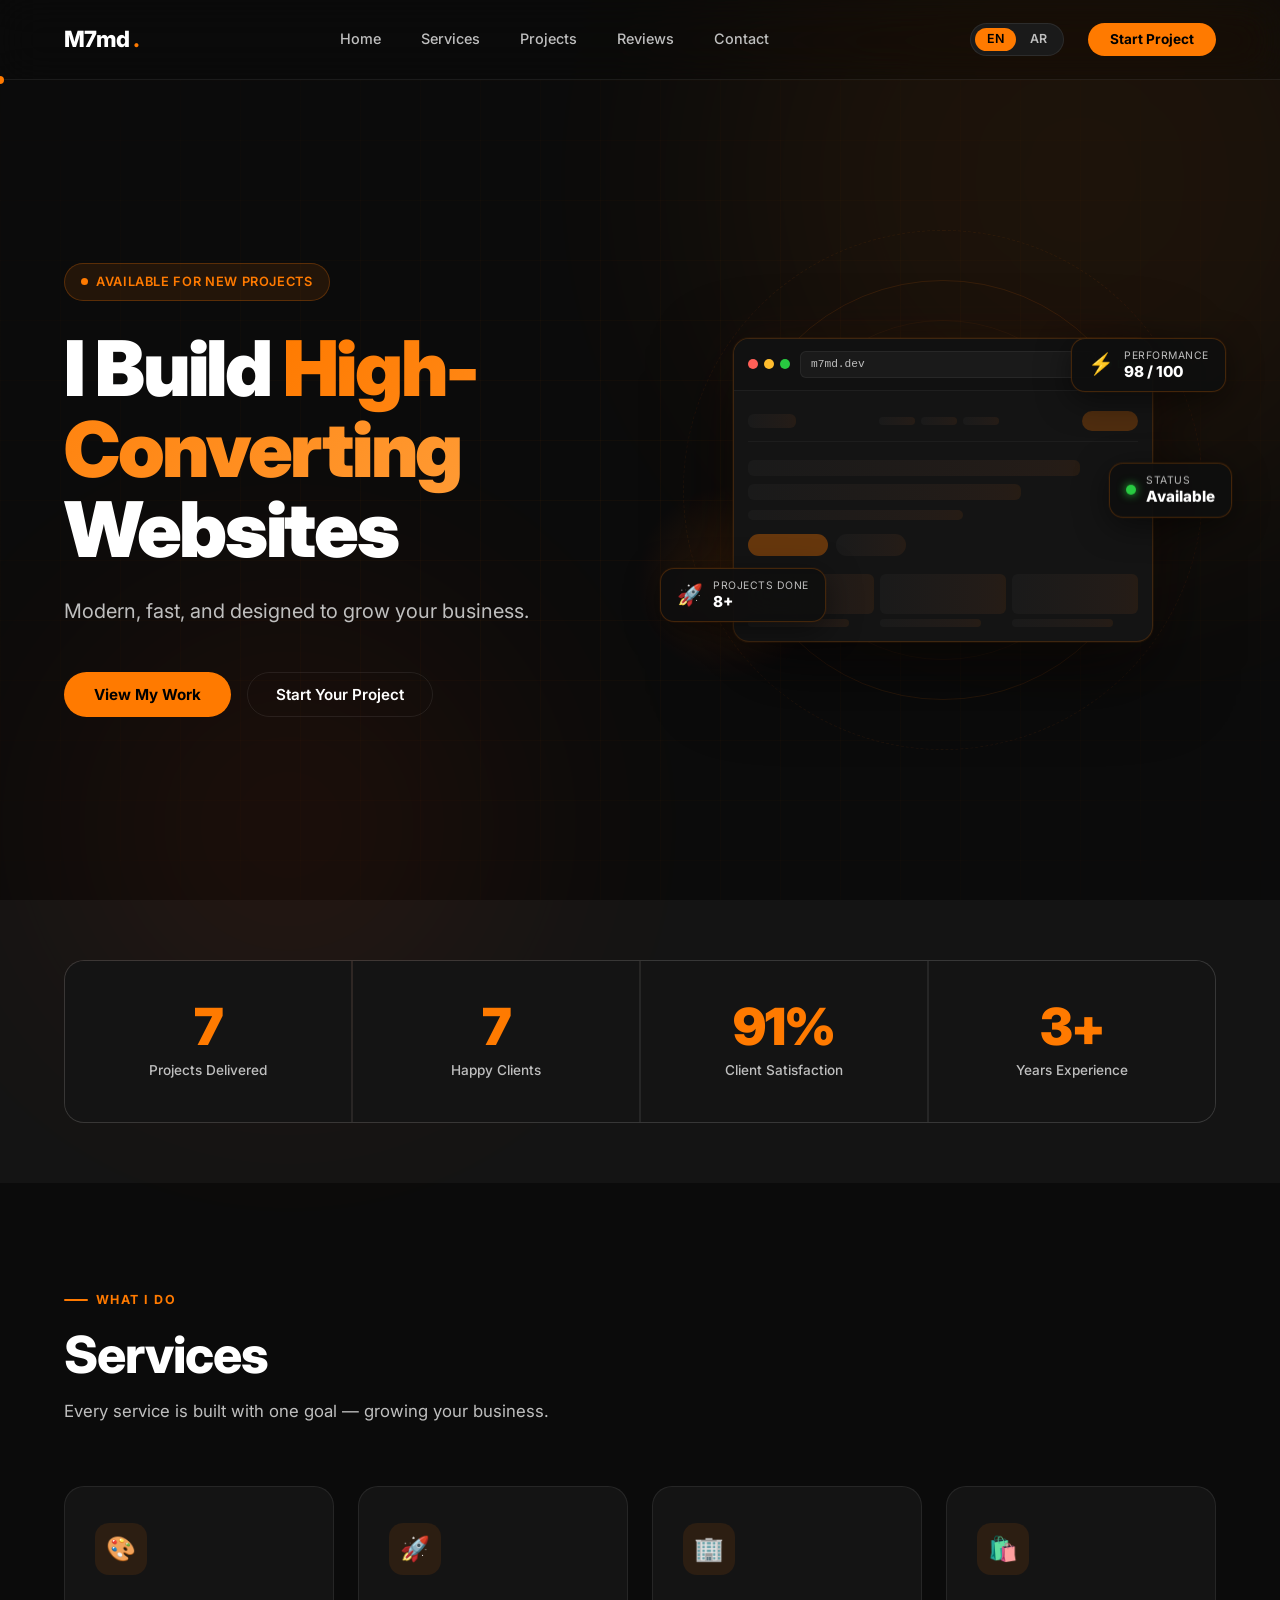
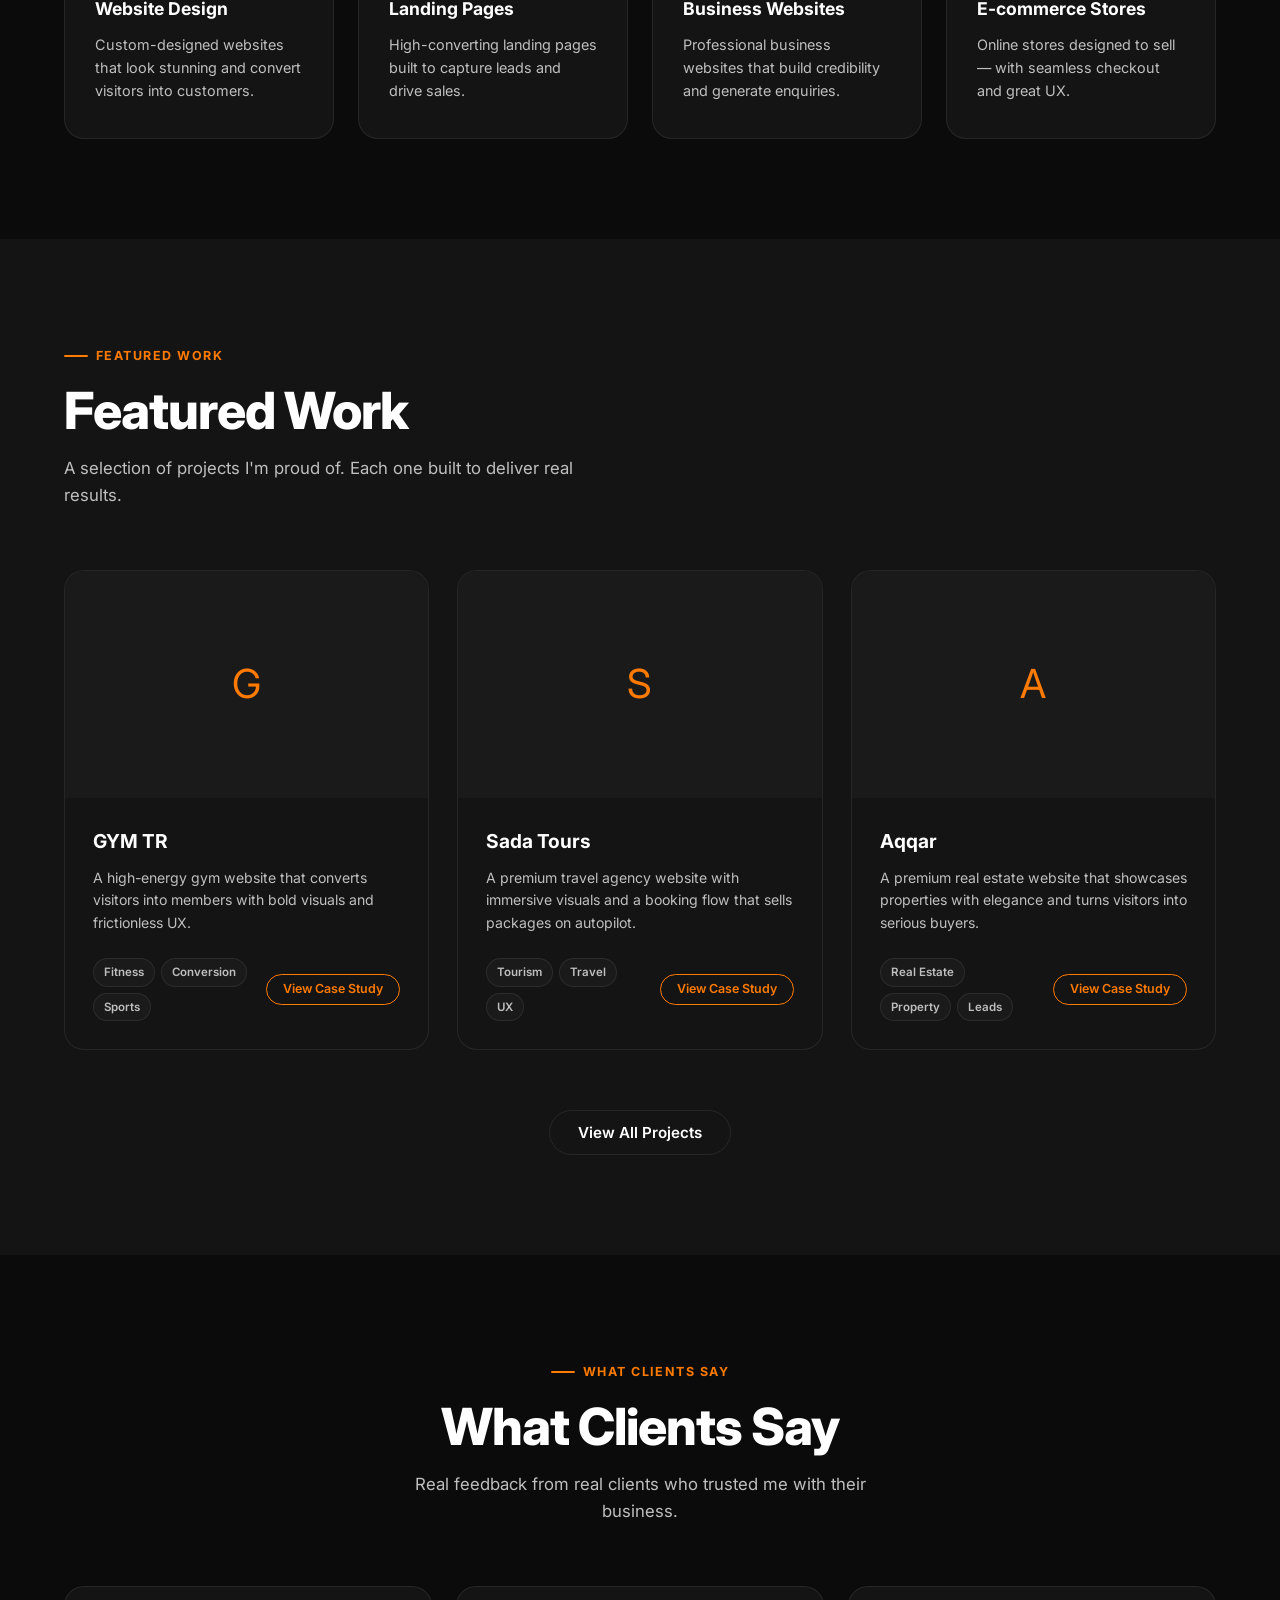
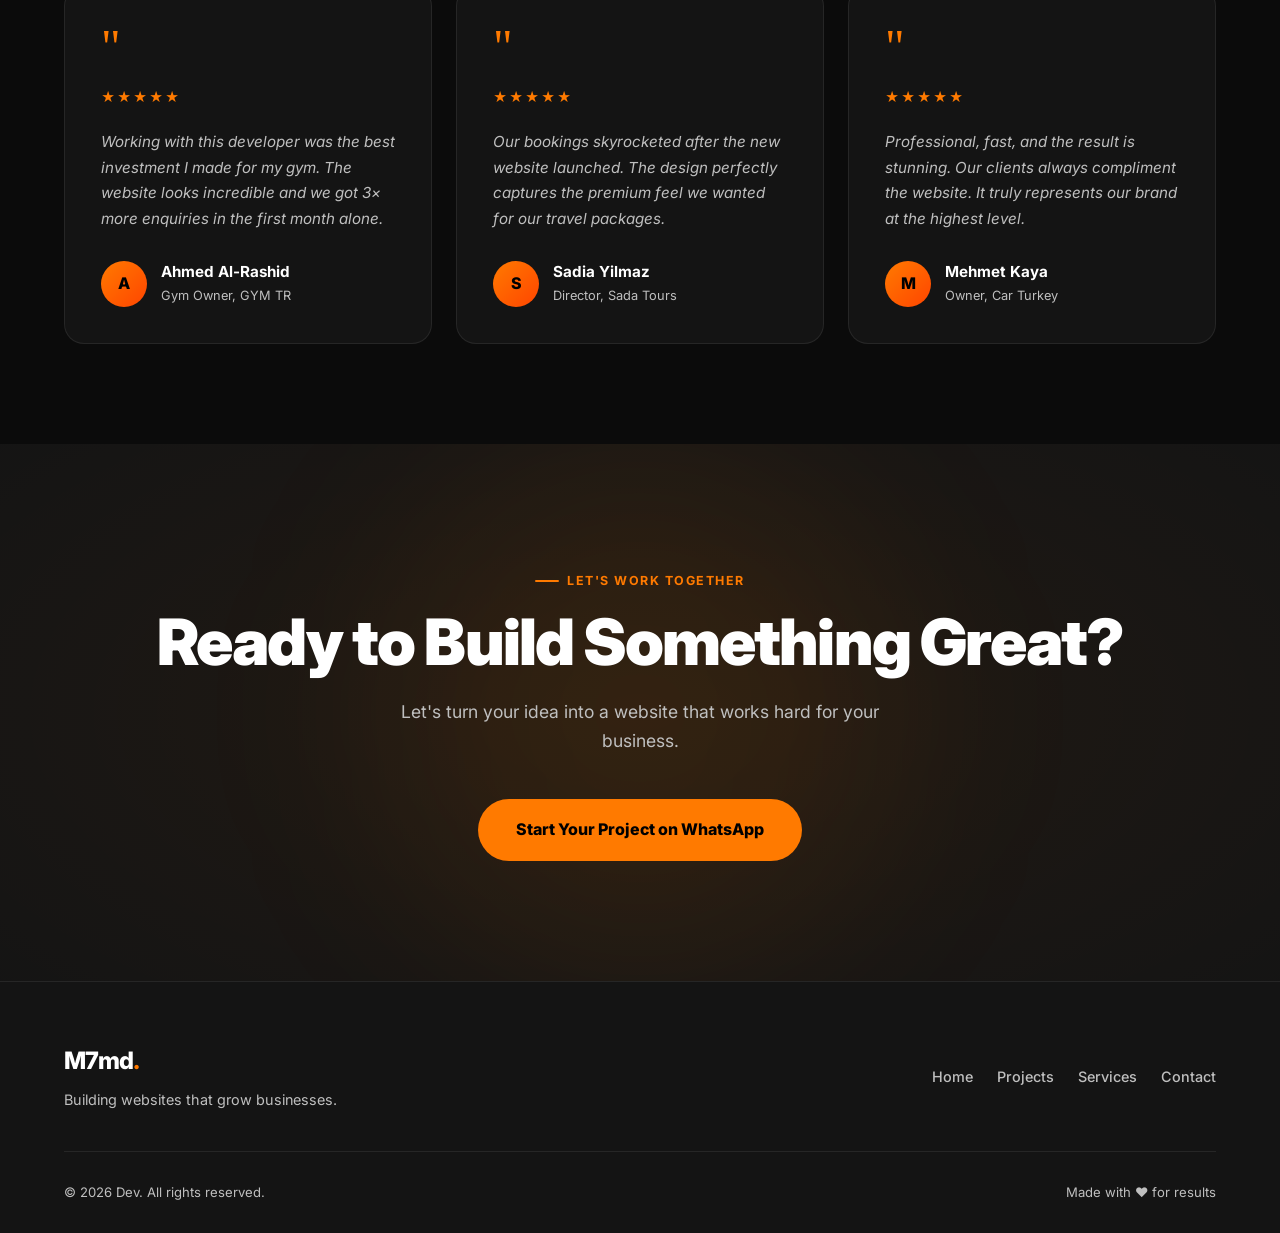
==== index.html @ 5bc24c5e "Add files via upload" ====
<!DOCTYPE html>
<html lang="en" dir="ltr">
<head>
  <meta charset="UTF-8" />
  <meta name="viewport" content="width=device-width, initial-scale=1.0" />
  <title>Web Developer Portfolio — High-Converting Websites</title>
  <meta name="description" content="Professional web developer building modern, fast, high-converting websites that grow your business." />

  <!-- Google Fonts -->
  <link rel="preconnect" href="https://fonts.googleapis.com" />
  <link rel="preconnect" href="https://fonts.gstatic.com" crossorigin />
  <link href="https://fonts.googleapis.com/css2?family=Inter:wght@400;500;600;700;800;900&family=Noto+Sans+Arabic:wght@400;500;600;700;800;900&display=swap" rel="stylesheet" />

  <link rel="stylesheet" href="css/style.css" />
</head>
<body>

<!-- Page Transition -->
<div class="page-transition" id="pageTransition"></div>

<!-- Custom Cursor -->
<div class="cursor-dot"  id="cursorDot"></div>
<div class="cursor-ring" id="cursorRing"></div>

<!-- Scroll To Top -->
<button class="scroll-top" id="scrollTop" aria-label="Scroll to top">
  <svg viewBox="0 0 24 24" fill="none" stroke="currentColor" stroke-width="2.5" stroke-linecap="round" stroke-linejoin="round">
    <polyline points="18 15 12 9 6 15"/>
  </svg>
</button>

<!-- Mobile Overlay -->
<div class="mobile-overlay" id="mobileOverlay"></div>

<!-- Mobile Menu -->
<div class="mobile-menu" id="mobileMenu" role="dialog" aria-modal="true" aria-label="Navigation menu">
  <div class="mobile-menu-header">
    <div class="mobile-menu-logo">M7md<span>.</span></div>
    <button class="mobile-close" id="mobileClose" aria-label="Close menu">&#x2715;</button>
  </div>
  <nav class="mobile-nav-links" id="mobileNavLinks">
    <a href="index.html"    data-key="navHome">Home</a>
    <a href="#services"     data-key="navServices">Services</a>
    <a href="#projects"     data-key="navProjects">Projects</a>
    <a href="#reviews"      data-key="navReviews">Reviews</a>
    <a href="#contact"      data-key="navContact">Contact</a>
  </nav>
  <div class="mobile-menu-footer">
    <div class="mobile-lang-toggle">
      <button class="mobile-lang-btn active" data-lang="en">EN</button>
      <button class="mobile-lang-btn"        data-lang="ar">AR</button>
    </div>
    <a href="https://wa.me/905355798871?text=Hi%2C%20I'm%20interested%20in%20your%20web%20development%20services."
       class="btn-mobile-cta" target="_blank" rel="noopener" data-key="navCta">
      Start Project
    </a>
  </div>
</div>

<!-- ===================== NAVBAR ===================== -->
<header class="navbar" id="navbar">
  <a href="index.html" class="nav-logo">M7md<span>.</span></a>

  <nav class="nav-links">
    <a href="index.html"  data-key="navHome">Home</a>
    <a href="#services"   data-key="navServices">Services</a>
    <a href="#projects"   data-key="navProjects">Projects</a>
    <a href="#reviews"    data-key="navReviews">Reviews</a>
    <a href="#contact"    data-key="navContact">Contact</a>
  </nav>

  <div class="nav-right">
    <div class="lang-toggle">
      <button class="lang-btn active" data-lang="en">EN</button>
      <button class="lang-btn"        data-lang="ar">AR</button>
    </div>
    <a href="https://wa.me/905355798871?text=Hi%2C%20I'm%20interested%20in%20your%20web%20development%20services."
       class="btn-nav" target="_blank" rel="noopener" data-key="navCta">
      Start Project
    </a>
    <button class="hamburger" id="hamburger" aria-label="Open menu" aria-expanded="false">
      <span></span>
      <span></span>
      <span></span>
    </button>
  </div>
</header>

<!-- ===================== HERO ===================== -->
<section class="hero" id="home">
  <div class="hero-bg">
    <div class="hero-orb hero-orb-1"></div>
    <div class="hero-orb hero-orb-2"></div>
    <div class="hero-grid"></div>
  </div>

  <div class="hero-inner">

    <!-- LEFT: Text -->
    <div class="hero-content">
      <div class="hero-badge animate-in">
        <div class="hero-badge-dot"></div>
        <span data-key="heroBadge">Available for New Projects</span>
      </div>

      <h1 class="hero-title animate-in delay-1" id="heroTitle" data-html-key="heroTitle">
        I Build <span class="highlight">High-Converting</span> Websites
      </h1>

      <p class="hero-subtitle animate-in delay-2" data-key="heroSubtitle">
        Modern, fast, and designed to grow your business.
      </p>

      <div class="hero-actions animate-in delay-3">
        <a href="#projects" class="btn-primary" data-key="heroBtnWork">
          View My Work
          <svg width="16" height="16" viewBox="0 0 24 24" fill="none" stroke="currentColor" stroke-width="2.5" stroke-linecap="round" stroke-linejoin="round"><path d="M5 12h14M12 5l7 7-7 7"/></svg>
        </a>
        <a href="https://wa.me/905355798871?text=Hi%2C%20I'm%20interested%20in%20starting%20a%20project."
           class="btn-secondary" target="_blank" rel="noopener" data-key="heroBtnStart">
          <svg width="18" height="18" viewBox="0 0 24 24" fill="currentColor"><path d="M17.472 14.382c-.297-.149-1.758-.867-2.03-.967-.273-.099-.471-.148-.67.15-.197.297-.767.966-.94 1.164-.173.199-.347.223-.644.075-.297-.15-1.255-.463-2.39-1.475-.883-.788-1.48-1.761-1.653-2.059-.173-.297-.018-.458.13-.606.134-.133.298-.347.446-.52.149-.174.198-.298.298-.497.099-.198.05-.371-.025-.52-.075-.149-.669-1.612-.916-2.207-.242-.579-.487-.5-.669-.51-.173-.008-.371-.01-.57-.01-.198 0-.52.074-.792.372-.272.297-1.04 1.016-1.04 2.479 0 1.462 1.065 2.875 1.213 3.074.149.198 2.096 3.2 5.077 4.487.709.306 1.262.489 1.694.625.712.227 1.36.195 1.871.118.571-.085 1.758-.719 2.006-1.413.248-.694.248-1.289.173-1.413-.074-.124-.272-.198-.57-.347m-5.421 7.403h-.004a9.87 9.87 0 01-5.031-1.378l-.361-.214-3.741.982.998-3.648-.235-.374a9.86 9.86 0 01-1.51-5.26c.001-5.45 4.436-9.884 9.888-9.884 2.64 0 5.122 1.03 6.988 2.898a9.825 9.825 0 012.893 6.994c-.003 5.45-4.437 9.884-9.885 9.884m8.413-18.297A11.815 11.815 0 0012.05 0C5.495 0 .16 5.335.157 11.892c0 2.096.547 4.142 1.588 5.945L.057 24l6.305-1.654a11.882 11.882 0 005.683 1.448h.005c6.554 0 11.89-5.335 11.893-11.893a11.821 11.821 0 00-3.48-8.413z"/></svg>
          Start Your Project
        </a>
      </div>
    </div>

    <!-- RIGHT: Cinematic visual animation -->
    <div class="hero-visual animate-in delay-2">

      <!-- Spinning orbit rings -->
      <div class="v-ring v-ring-1"></div>
      <div class="v-ring v-ring-2"></div>
      <div class="v-ring v-ring-3"></div>

      <!-- Main browser mockup -->
      <div class="v-browser">
        <div class="v-browser-bar">
          <div class="v-dots"><span></span><span></span><span></span></div>
          <div class="v-url">m7md.dev</div>
          <div class="v-live"><span></span>Live</div>
        </div>
        <div class="v-body">
          <!-- Animated nav skeleton -->
          <div class="v-nav-sk">
            <div class="v-sk v-sk-logo"></div>
            <div class="v-sk-links">
              <div class="v-sk v-sk-link"></div>
              <div class="v-sk v-sk-link"></div>
              <div class="v-sk v-sk-link"></div>
            </div>
            <div class="v-sk v-sk-btn"></div>
          </div>
          <!-- Hero block -->
          <div class="v-hero-sk">
            <div class="v-sk v-sk-h1"></div>
            <div class="v-sk v-sk-h2"></div>
            <div class="v-sk v-sk-h3"></div>
            <div class="v-sk-actions">
              <div class="v-sk v-sk-cta"></div>
              <div class="v-sk v-sk-cta2"></div>
            </div>
          </div>
          <!-- Project cards row -->
          <div class="v-cards-row">
            <div class="v-card-sk"><div class="v-sk v-sk-card-img"></div><div class="v-sk v-sk-card-txt"></div></div>
            <div class="v-card-sk"><div class="v-sk v-sk-card-img"></div><div class="v-sk v-sk-card-txt"></div></div>
            <div class="v-card-sk"><div class="v-sk v-sk-card-img"></div><div class="v-sk v-sk-card-txt"></div></div>
          </div>
        </div>
      </div>

      <!-- Floating stat cards -->
      <div class="fc fc-perf">
        <div class="fc-icon-wrap">⚡</div>
        <div>
          <div class="fc-label">Performance</div>
          <div class="fc-val">98 / 100</div>
        </div>
      </div>

      <div class="fc fc-projects">
        <div class="fc-icon-wrap">🚀</div>
        <div>
          <div class="fc-label">Projects Done</div>
          <div class="fc-val">8+</div>
        </div>
      </div>

      <div class="fc fc-status">
        <div class="fc-dot-live"></div>
        <div>
          <div class="fc-label">Status</div>
          <div class="fc-val">Available</div>
        </div>
      </div>

    </div><!-- /hero-visual -->

  </div><!-- /hero-inner -->
</section>

<!-- ===================== STATS ===================== -->
<section class="stats">
  <div class="stats-grid">
    <div class="stat-item reveal">
      <div class="stat-number" data-target="8">0</div>
      <div class="stat-label" data-key="statsProjects">Projects Delivered</div>
    </div>
    <div class="stat-item reveal stagger-1">
      <div class="stat-number" data-target="8">0</div>
      <div class="stat-label" data-key="statsClients">Happy Clients</div>
    </div>
    <div class="stat-item reveal stagger-2">
      <div class="stat-number" data-target="100" data-suffix="%">0</div>
      <div class="stat-label" data-key="statsSatisfaction">Client Satisfaction</div>
    </div>
    <div class="stat-item reveal stagger-3">
      <div class="stat-number" data-target="3" data-suffix="+">0</div>
      <div class="stat-label" data-key="statsYears">Years Experience</div>
    </div>
  </div>
</section>

<!-- ===================== SERVICES ===================== -->
<section class="section" id="services">
  <div class="section-label reveal" data-key="svcLabel">What I Do</div>
  <h2 class="section-title reveal" data-key="servicesTitle">Services</h2>
  <p  class="section-subtitle reveal" data-key="servicesSubtitle">Every service is built with one goal — growing your business.</p>

  <div class="services-grid">
    <div class="service-card reveal stagger-1">
      <div class="service-icon">🎨</div>
      <h3 class="service-title" data-key="svc1Title">Website Design</h3>
      <p  class="service-desc"  data-key="svc1Desc">Custom-designed websites that look stunning and convert visitors into customers.</p>
    </div>
    <div class="service-card reveal stagger-2">
      <div class="service-icon">🚀</div>
      <h3 class="service-title" data-key="svc2Title">Landing Pages</h3>
      <p  class="service-desc"  data-key="svc2Desc">High-converting landing pages built to capture leads and drive sales.</p>
    </div>
    <div class="service-card reveal stagger-3">
      <div class="service-icon">🏢</div>
      <h3 class="service-title" data-key="svc3Title">Business Websites</h3>
      <p  class="service-desc"  data-key="svc3Desc">Professional business websites that build credibility and generate enquiries.</p>
    </div>
    <div class="service-card reveal stagger-4">
      <div class="service-icon">🛍️</div>
      <h3 class="service-title" data-key="svc4Title">E-commerce Stores</h3>
      <p  class="service-desc"  data-key="svc4Desc">Online stores designed to sell — with seamless checkout and great UX.</p>
    </div>
  </div>
</section>

<!-- ===================== PROJECTS ===================== -->
<section class="section section-alt" id="projects">
  <div class="projects-header">
    <div>
      <div class="section-label reveal" data-key="projectsLabel">Featured Work</div>
      <h2 class="section-title reveal" data-key="projectsTitle">Featured Work</h2>
      <p  class="section-subtitle reveal" data-key="projectsSubtitle">A selection of projects I'm proud of. Each one built to deliver real results.</p>
    </div>
  </div>

  <div class="projects-grid" id="featuredProjectsGrid">
    <!-- Injected by JS -->
  </div>

  <div class="projects-cta reveal">
    <a href="projects.html" class="btn-secondary" data-key="viewAllProjects">
      View All Projects
      <svg width="16" height="16" viewBox="0 0 24 24" fill="none" stroke="currentColor" stroke-width="2.5" stroke-linecap="round" stroke-linejoin="round"><path d="M5 12h14M12 5l7 7-7 7"/></svg>
    </a>
  </div>
</section>

<!-- ===================== REVIEWS ===================== -->
<section class="section" id="reviews">
  <div class="section-center">
    <div class="section-label reveal" data-key="reviewsLabel">What Clients Say</div>
    <h2 class="section-title reveal" data-key="reviewsTitle">Reviews</h2>
    <p  class="section-subtitle reveal" data-key="reviewsSubtitle">Real feedback from real clients who trusted me with their business.</p>
  </div>

  <div class="reviews-grid">
    <div class="review-card reveal stagger-1">
      <div class="review-quote">"</div>
      <div class="review-stars">★★★★★</div>
      <p class="review-text" data-key="review1Text">Working with this developer was the best investment I made for my gym. The website looks incredible and we got 3× more enquiries in the first month alone.</p>
      <div class="review-author">
        <div class="review-avatar">A</div>
        <div>
          <div class="review-name" data-key="review1Name">Ahmed Al-Rashid</div>
          <div class="review-role" data-key="review1Role">Gym Owner, GYM TR</div>
        </div>
      </div>
    </div>
    <div class="review-card reveal stagger-2">
      <div class="review-quote">"</div>
      <div class="review-stars">★★★★★</div>
      <p class="review-text" data-key="review2Text">Our bookings skyrocketed after the new website launched. The design perfectly captures the premium feel we wanted for our travel packages.</p>
      <div class="review-author">
        <div class="review-avatar">S</div>
        <div>
          <div class="review-name" data-key="review2Name">Sadia Yilmaz</div>
          <div class="review-role" data-key="review2Role">Director, Sada Tours</div>
        </div>
      </div>
    </div>
    <div class="review-card reveal stagger-3">
      <div class="review-quote">"</div>
      <div class="review-stars">★★★★★</div>
      <p class="review-text" data-key="review3Text">Professional, fast, and the result is stunning. Our clients always compliment the website. It truly represents our brand at the highest level.</p>
      <div class="review-author">
        <div class="review-avatar">M</div>
        <div>
          <div class="review-name" data-key="review3Name">Mehmet Kaya</div>
          <div class="review-role" data-key="review3Role">Owner, Car Turkey</div>
        </div>
      </div>
    </div>
  </div>
</section>

<!-- ===================== CTA ===================== -->
<section class="cta-section section-alt" id="contact">
  <div class="cta-glow"></div>
  <div class="cta-content">
    <div class="section-label reveal" style="justify-content:center;" data-key="ctaLabelHome">Let's Work Together</div>
    <h2 class="cta-title reveal" data-key="ctaTitle">Ready to Build Something Great?</h2>
    <p  class="cta-subtitle reveal" data-key="ctaSubtitle">Let's turn your idea into a website that works hard for your business.</p>
    <a href="https://wa.me/905355798871?text=Hi%2C%20I'm%20interested%20in%20your%20web%20development%20services.%20Can%20we%20discuss%20my%20project%3F"
       class="btn-whatsapp reveal" target="_blank" rel="noopener" data-key="ctaBtn">
      <svg viewBox="0 0 24 24" fill="currentColor">
        <path d="M17.472 14.382c-.297-.149-1.758-.867-2.03-.967-.273-.099-.471-.148-.67.15-.197.297-.767.966-.94 1.164-.173.199-.347.223-.644.075-.297-.15-1.255-.463-2.39-1.475-.883-.788-1.48-1.761-1.653-2.059-.173-.297-.018-.458.13-.606.134-.133.298-.347.446-.52.149-.174.198-.298.298-.497.099-.198.05-.371-.025-.52-.075-.149-.669-1.612-.916-2.207-.242-.579-.487-.5-.669-.51-.173-.008-.371-.01-.57-.01-.198 0-.52.074-.792.372-.272.297-1.04 1.016-1.04 2.479 0 1.462 1.065 2.875 1.213 3.074.149.198 2.096 3.2 5.077 4.487.709.306 1.262.489 1.694.625.712.227 1.36.195 1.871.118.571-.085 1.758-.719 2.006-1.413.248-.694.248-1.289.173-1.413-.074-.124-.272-.198-.57-.347m-5.421 7.403h-.004a9.87 9.87 0 01-5.031-1.378l-.361-.214-3.741.982.998-3.648-.235-.374a9.86 9.86 0 01-1.51-5.26c.001-5.45 4.436-9.884 9.888-9.884 2.64 0 5.122 1.03 6.988 2.898a9.825 9.825 0 012.893 6.994c-.003 5.45-4.437 9.884-9.885 9.884m8.413-18.297A11.815 11.815 0 0012.05 0C5.495 0 .16 5.335.157 11.892c0 2.096.547 4.142 1.588 5.945L.057 24l6.305-1.654a11.882 11.882 0 005.683 1.448h.005c6.554 0 11.89-5.335 11.893-11.893a11.821 11.821 0 00-3.48-8.413z"/>
      </svg>
      Start Your Project on WhatsApp
    </a>
  </div>
</section>

<!-- ===================== FOOTER ===================== -->
<footer class="footer">
  <div class="footer-grid">
    <div>
      <div class="footer-logo">M7md<span>.</span></div>
      <p class="footer-tagline" data-key="footerTagline">Building websites that grow businesses.</p>
    </div>
    <nav class="footer-links">
      <a href="index.html"   data-key="navHome">Home</a>
      <a href="projects.html" data-key="navProjects">Projects</a>
      <a href="#services"    data-key="navServices">Services</a>
      <a href="#contact"     data-key="navContact">Contact</a>
    </nav>
  </div>
  <div class="footer-bottom">
    <p class="footer-copy">© <span id="year"></span> Dev. <span data-key="footerRights">All rights reserved.</span></p>
    <p class="footer-made" data-key="footerMade">Made with ♥ for results</p>
  </div>
</footer>

<script src="js/projects-data.js"></script>
<script src="js/main.js"></script>
</body>
</html>
---- css/style.css ----
/* ============================================================
   ROOT & CUSTOM PROPERTIES
   ============================================================ */
:root {
  --bg:        #0B0B0B;
  --bg2:       #141414;
  --bg3:       #1A1A1A;
  --accent:    #FF7A00;
  --accent2:   #FF9A33;
  --text:      #FFFFFF;
  --muted:     #BFBFBF;
  --border:    rgba(255,255,255,0.08);
  --glass:     rgba(20,20,20,0.85);
  --radius:    12px;
  --radius-lg: 20px;
  --nav-h:     80px;
  --shadow:    0 20px 60px rgba(0,0,0,0.5);
  --glow:      0 0 30px color-mix(in srgb, var(--accent) 25%, transparent);
  --trans:     all 0.3s cubic-bezier(0.4,0,0.2,1);

}

/* ============================================================
   RESET & BASE
   ============================================================ */
*, *::before, *::after { margin:0; padding:0; box-sizing:border-box; }

html {
  scroll-behavior: smooth;
  overflow-x: hidden;
}

body {
  background: var(--bg);
  color: var(--text);
  font-family: 'Inter', 'Noto Sans Arabic', sans-serif;
  line-height: 1.6;
  overflow-x: hidden;
  padding-top: var(--nav-h);
}

[dir="rtl"] body { font-family: 'Noto Sans Arabic', 'Inter', sans-serif; }

img { display:block; width:100%; object-fit:cover; }
a  { text-decoration:none; color:inherit; }
ul { list-style:none; }
button { border:none; cursor:pointer; font-family:inherit; }

::selection { background:var(--accent); color:#000; }
::-webkit-scrollbar { width:6px; }
::-webkit-scrollbar-track { background:var(--bg); }
::-webkit-scrollbar-thumb { background:var(--accent); border-radius:3px; }

/* ============================================================
   CURSOR
   ============================================================ */
.cursor-dot,
.cursor-ring {
  position: fixed;
  border-radius: 50%;
  pointer-events: none;
  z-index: 99999;
  transform: translate(-50%,-50%);
  transition: opacity 0.3s;
}
.cursor-dot {
  width: 8px;
  height: 8px;
  background: var(--accent);
}
.cursor-ring {
  width: 36px;
  height: 36px;
  border: 1.5px solid color-mix(in srgb, var(--accent) 60%, transparent);
  transition: width 0.25s, height 0.25s, border-color 0.25s;
}
.cursor-ring.hovered {
  width: 56px;
  height: 56px;
  border-color: var(--accent);
}
@media (hover: none), (pointer: coarse) {
  .cursor-dot, .cursor-ring { display: none !important; }
}

/* ============================================================
   PAGE TRANSITION
   ============================================================ */
.page-transition {
  position: fixed;
  inset: 0;
  background: var(--bg);
  z-index: 99998;
  transform: scaleY(0);
  transform-origin: bottom;
  transition: transform 0.16s cubic-bezier(0.77,0,0.18,1);
}
.page-transition.active { transform: scaleY(1); transform-origin: top; }

/* ============================================================
   NAVBAR
   ============================================================ */
.navbar {
  position: fixed;
  top: 0;
  left: 0;
  width: 100%;
  height: var(--nav-h);
  z-index: 9999;
  display: flex;
  align-items: center;
  justify-content: space-between;
  padding: 0 5%;
  background: rgba(11, 11, 11, 0.35);
  backdrop-filter: blur(20px) saturate(150%);
  -webkit-backdrop-filter: blur(20px) saturate(150%);
  border-bottom: 1px solid rgba(255, 255, 255, 0.07);
  transition: background 0.4s ease, box-shadow 0.4s ease;
}
.navbar.scrolled {
  background: rgba(11, 11, 11, 0.72);
  backdrop-filter: blur(24px) saturate(180%);
  -webkit-backdrop-filter: blur(24px) saturate(180%);
  border-bottom: 1px solid rgba(255, 255, 255, 0.09);
  box-shadow: 0 2px 30px rgba(0, 0, 0, 0.4);
}

.nav-logo {
  font-size: 1.4rem;
  font-weight: 800;
  letter-spacing: -0.03em;
  display: flex;
  align-items: center;
  gap: 4px;
  line-height: 1;
  flex-shrink: 0;
}
.nav-logo span { color: var(--accent); }

.nav-links {
  display: flex;
  align-items: center;
  gap: 2.5rem;
}
.nav-links a {
  font-size: 0.9rem;
  font-weight: 500;
  color: var(--muted);
  transition: var(--trans);
  line-height: 1;
  position: relative;
  white-space: nowrap;
}
.nav-links a::after {
  content: '';
  position: absolute;
  bottom: -4px;
  left: 0;
  width: 0;
  height: 1.5px;
  background: var(--accent);
  transition: width 0.3s;
}
.nav-links a:hover { color: var(--text); }
.nav-links a:hover::after { width: 100%; }

.nav-right {
  display: flex;
  align-items: center;
  gap: 1.5rem;
  flex-shrink: 0;
}

/* Language Toggle */
.lang-toggle {
  display: flex;
  align-items: center;
  background: var(--bg3);
  border: 1px solid var(--border);
  border-radius: 30px;
  padding: 4px;
  gap: 2px;
}
.lang-btn {
  background: transparent;
  color: var(--muted);
  font-size: 0.78rem;
  font-weight: 600;
  padding: 5px 12px;
  border-radius: 20px;
  transition: var(--trans);
  line-height: 1;
}
.lang-btn.active {
  background: var(--accent);
  color: #000;
}

/* Nav CTA button */
.btn-nav {
  background: var(--accent);
  color: #000;
  font-size: 0.85rem;
  font-weight: 700;
  padding: 10px 22px;
  border-radius: 30px;
  transition: var(--trans);
  white-space: nowrap;
  line-height: 1;
}
.btn-nav:hover {
  background: var(--accent2);
  box-shadow: var(--glow);
  transform: translateY(-1px);
}

/* Hamburger */
.hamburger {
  display: none;
  flex-direction: column;
  justify-content: center;
  align-items: center;
  width: 44px;
  height: 44px;
  background: var(--bg3);
  border: 1px solid var(--border);
  border-radius: 10px;
  gap: 5px;
  cursor: pointer;
  transition: var(--trans);
  flex-shrink: 0;
}
.hamburger span {
  display: block;
  width: 22px;
  height: 2px;
  background: var(--text);
  border-radius: 2px;
  transition: var(--trans);
}
.hamburger:hover { border-color: var(--accent); }

/* ============================================================
   MOBILE MENU
   ============================================================ */
.mobile-overlay {
  display: none;
  position: fixed;
  inset: 0;
  background: rgba(0,0,0,0.7);
  z-index: 9997;
  opacity: 0;
  transition: opacity 0.3s;
}
.mobile-overlay.open { display:block; opacity:1; }

.mobile-menu {
  position: fixed;
  top: 0;
  right: 0;
  width: min(320px, 85vw);
  height: 100%;
  height: 100dvh;
  background: #111;
  z-index: 9998;
  transform: translateX(100%);
  transition: transform 0.4s cubic-bezier(0.77,0,0.18,1);
  display: flex;
  flex-direction: column;
  padding: 0;
  overflow-y: auto;
}
.mobile-menu.open { transform: translateX(0); }

[dir="rtl"] .mobile-menu {
  right: auto;
  left: 0;
  transform: translateX(-100%);
}
[dir="rtl"] .mobile-menu.open { transform: translateX(0); }

.mobile-menu-header {
  display: flex;
  align-items: center;
  justify-content: space-between;
  padding: 0 24px;
  height: var(--nav-h);
  border-bottom: 1px solid var(--border);
  flex-shrink: 0;
}
.mobile-menu-logo { font-size: 1.2rem; font-weight: 800; }
.mobile-menu-logo span { color: var(--accent); }

.mobile-close {
  width: 44px;
  height: 44px;
  display: flex;
  align-items: center;
  justify-content: center;
  background: var(--bg3);
  border: 1px solid var(--border);
  border-radius: 10px;
  color: var(--text);
  font-size: 1.4rem;
  cursor: pointer;
  transition: var(--trans);
  flex-shrink: 0;
  line-height: 1;
}
.mobile-close:hover { background: var(--accent); color: #000; border-color: var(--accent); }

.mobile-nav-links {
  display: flex;
  flex-direction: column;
  padding: 32px 24px;
  gap: 4px;
  flex: 1;
}
.mobile-nav-links a {
  font-size: 1.1rem;
  font-weight: 600;
  color: var(--muted);
  padding: 14px 16px;
  border-radius: var(--radius);
  transition: var(--trans);
  display: block;
}
.mobile-nav-links a:hover {
  color: var(--text);
  background: var(--bg3);
}

.mobile-menu-footer {
  padding: 24px;
  border-top: 1px solid var(--border);
  display: flex;
  flex-direction: column;
  gap: 12px;
  flex-shrink: 0;
}
.mobile-lang-toggle {
  display: flex;
  background: var(--bg3);
  border: 1px solid var(--border);
  border-radius: 30px;
  padding: 4px;
  gap: 2px;
}
.mobile-lang-btn {
  flex: 1;
  text-align: center;
  background: transparent;
  color: var(--muted);
  font-size: 0.85rem;
  font-weight: 600;
  padding: 8px;
  border-radius: 20px;
  transition: var(--trans);
}
.mobile-lang-btn.active { background: var(--accent); color: #000; }

.btn-mobile-cta {
  background: var(--accent);
  color: #000;
  font-size: 0.95rem;
  font-weight: 700;
  padding: 14px;
  border-radius: 30px;
  text-align: center;
  display: block;
  transition: var(--trans);
}
.btn-mobile-cta:hover { background: var(--accent2); }

/* ============================================================
   HERO
   ============================================================ */
.hero {
  min-height: calc(100vh - var(--nav-h));
  display: flex;
  align-items: center;
  position: relative;
  overflow: visible;
  padding: 60px 5%;
}

/* Two-column inner layout */
.hero-inner {
  position: relative;
  z-index: 1;
  width: 100%;
  display: grid;
  grid-template-columns: 1fr 1fr;
  align-items: center;
  gap: 60px;
}

.hero-bg {
  position: absolute;
  inset: 0;
  z-index: 0;
}
.hero-orb {
  position: absolute;
  border-radius: 50%;
  filter: blur(120px);
  opacity: 0.07;
  animation: float 8s ease-in-out infinite;
}
.hero-orb-1 {
  width: 700px;
  height: 700px;
  background: var(--accent);
  top: -250px;
  right: -150px;
  animation-delay: 0s;
}
.hero-orb-2 {
  width: 450px;
  height: 450px;
  background: #FF4500;
  bottom: -150px;
  left: 5%;
  animation-delay: -4s;
}
@keyframes float {
  0%,100% { transform: translateY(0) scale(1); }
  50%      { transform: translateY(-30px) scale(1.05); }
}

.hero-grid {
  position: absolute;
  inset: 0;
  background-image:
    linear-gradient(color-mix(in srgb, var(--accent) 4%, transparent) 1px, transparent 1px),
    linear-gradient(90deg, color-mix(in srgb, var(--accent) 4%, transparent) 1px, transparent 1px);
  background-size: 60px 60px;
  mask-image: radial-gradient(ellipse 80% 80% at 50% 50%, black, transparent);
  -webkit-mask-image: radial-gradient(ellipse 80% 80% at 50% 50%, black, transparent);
}

.hero-content {
  position: relative;
  z-index: 1;
}
.hero-badge {
  display: inline-flex;
  align-items: center;
  gap: 8px;
  background: color-mix(in srgb, var(--accent) 10%, transparent);
  border: 1px solid color-mix(in srgb, var(--accent) 25%, transparent);
  color: var(--accent);
  font-size: 0.8rem;
  font-weight: 600;
  padding: 8px 16px;
  border-radius: 30px;
  margin-bottom: 28px;
  letter-spacing: 0.05em;
  text-transform: uppercase;
}
.hero-badge-dot {
  width: 7px;
  height: 7px;
  background: var(--accent);
  border-radius: 50%;
  animation: pulse 2s infinite;
}
@keyframes pulse {
  0%,100% { opacity:1; transform:scale(1); }
  50%      { opacity:0.4; transform:scale(1.4); }
}

.hero-title {
  font-size: clamp(2.6rem, 6vw, 5.2rem);
  font-weight: 900;
  line-height: 1.05;
  letter-spacing: -0.03em;
  margin-bottom: 24px;
}
.hero-title .highlight {
  background: linear-gradient(135deg, var(--accent), var(--accent2));
  -webkit-background-clip: text;
  -webkit-text-fill-color: transparent;
  background-clip: text;
}

.hero-subtitle {
  font-size: clamp(1rem, 2vw, 1.25rem);
  color: var(--muted);
  margin-bottom: 44px;
  max-width: 520px;
  line-height: 1.65;
}

.hero-actions {
  display: flex;
  align-items: center;
  flex-wrap: wrap;
  gap: 16px;
}

/* ============================================================
   BUTTONS
   ============================================================ */
.btn-primary {
  display: inline-flex;
  align-items: center;
  gap: 8px;
  background: var(--accent);
  color: #000;
  font-size: 0.95rem;
  font-weight: 700;
  padding: 15px 30px;
  border-radius: 50px;
  transition: var(--trans);
  white-space: nowrap;
  line-height: 1;
}
.btn-primary:hover {
  background: var(--accent2);
  box-shadow: 0 0 40px color-mix(in srgb, var(--accent) 40%, transparent);
  transform: translateY(-2px);
}

.btn-secondary {
  display: inline-flex;
  align-items: center;
  gap: 8px;
  background: transparent;
  color: var(--text);
  font-size: 0.95rem;
  font-weight: 600;
  padding: 14px 28px;
  border-radius: 50px;
  border: 1.5px solid var(--border);
  transition: var(--trans);
  white-space: nowrap;
  line-height: 1;
}
.btn-secondary:hover {
  border-color: var(--accent);
  color: var(--accent);
  transform: translateY(-2px);
}

.btn-outline {
  display: inline-flex;
  align-items: center;
  gap: 8px;
  background: transparent;
  color: var(--accent);
  font-size: 0.9rem;
  font-weight: 600;
  padding: 12px 24px;
  border-radius: 50px;
  border: 1.5px solid var(--accent);
  transition: var(--trans);
  white-space: nowrap;
  line-height: 1;
}
.btn-outline:hover {
  background: var(--accent);
  color: #000;
  box-shadow: var(--glow);
}

.btn-ghost {
  display: inline-flex;
  align-items: center;
  gap: 8px;
  background: var(--bg3);
  color: var(--muted);
  font-size: 0.85rem;
  font-weight: 600;
  padding: 10px 20px;
  border-radius: 50px;
  border: 1px solid var(--border);
  transition: var(--trans);
  line-height: 1;
}
.btn-ghost:hover { color: var(--text); border-color: rgba(255,255,255,0.2); }

/* ============================================================
   SECTION LAYOUT
   ============================================================ */
.section { padding: 100px 5%; }
.section-alt { background: var(--bg2); }
.section-center { text-align: center; }

.section-label {
  display: inline-flex;
  align-items: center;
  gap: 8px;
  color: var(--accent);
  font-size: 0.78rem;
  font-weight: 700;
  letter-spacing: 0.12em;
  text-transform: uppercase;
  margin-bottom: 16px;
}
.section-label::before {
  content: '';
  display: block;
  width: 24px;
  height: 2px;
  background: var(--accent);
  border-radius: 2px;
}
[dir="rtl"] .section-label::before { display:none; }
[dir="rtl"] .section-label::after {
  content: '';
  display: block;
  width: 24px;
  height: 2px;
  background: var(--accent);
  border-radius: 2px;
}

.section-title {
  font-size: clamp(2rem, 4vw, 3.2rem);
  font-weight: 800;
  letter-spacing: -0.02em;
  line-height: 1.1;
  margin-bottom: 16px;
}
.section-subtitle {
  font-size: 1.05rem;
  color: var(--muted);
  max-width: 520px;
  line-height: 1.65;
}
.section-center .section-subtitle { margin: 0 auto; }

/* ============================================================
   STATS
   ============================================================ */
.stats { padding: 60px 5%; background: var(--bg2); }
.stats-grid {
  display: grid;
  grid-template-columns: repeat(4, 1fr);
  gap: 2px;
  background: var(--border);
  border: 1px solid var(--border);
  border-radius: var(--radius-lg);
  overflow: hidden;
}
.stat-item {
  background: var(--bg2);
  padding: 40px 24px;
  text-align: center;
}
.stat-number {
  font-size: clamp(2.2rem, 4vw, 3.2rem);
  font-weight: 900;
  color: var(--accent);
  letter-spacing: -0.03em;
  line-height: 1;
  margin-bottom: 8px;
}
.stat-label {
  font-size: 0.85rem;
  color: var(--muted);
  font-weight: 500;
}

/* ============================================================
   SERVICES
   ============================================================ */
.services-grid {
  display: grid;
  grid-template-columns: repeat(auto-fit, minmax(240px, 1fr));
  gap: 24px;
  margin-top: 60px;
}
.service-card {
  background: var(--bg2);
  border: 1px solid var(--border);
  border-radius: var(--radius-lg);
  padding: 36px 30px;
  transition: var(--trans);
  position: relative;
  overflow: hidden;
}
.service-card::before {
  content: '';
  position: absolute;
  top: 0;
  left: 0;
  right: 0;
  height: 2px;
  background: linear-gradient(90deg, transparent, var(--accent), transparent);
  opacity: 0;
  transition: opacity 0.3s;
}
.service-card:hover {
  border-color: color-mix(in srgb, var(--accent) 25%, transparent);
  transform: translateY(-6px);
  box-shadow: 0 20px 50px rgba(0,0,0,0.4);
}
.service-card:hover::before { opacity: 1; }

.service-icon {
  width: 52px;
  height: 52px;
  background: color-mix(in srgb, var(--accent) 10%, transparent);
  border-radius: 14px;
  display: flex;
  align-items: center;
  justify-content: center;
  font-size: 1.5rem;
  margin-bottom: 20px;
  transition: var(--trans);
}
.service-card:hover .service-icon {
  background: var(--accent);
}

.service-title {
  font-size: 1.1rem;
  font-weight: 700;
  margin-bottom: 10px;
}
.service-desc { font-size: 0.9rem; color: var(--muted); line-height: 1.6; }

/* ============================================================
   PROJECTS
   ============================================================ */
.projects-header {
  display: flex;
  align-items: flex-end;
  justify-content: space-between;
  flex-wrap: wrap;
  gap: 24px;
  margin-bottom: 60px;
}

.projects-grid {
  display: grid;
  grid-template-columns: repeat(auto-fit, minmax(340px, 1fr));
  gap: 28px;
}

.project-card {
  background: var(--bg2);
  border: 1px solid var(--border);
  border-radius: var(--radius-lg);
  overflow: hidden;
  transition: var(--trans);
  display: flex;
  flex-direction: column;
}
.project-card:hover {
  border-color: color-mix(in srgb, var(--accent) 20%, transparent);
  transform: translateY(-8px);
  box-shadow: 0 30px 70px rgba(0,0,0,0.5);
}

.project-img-wrap {
  position: relative;
  aspect-ratio: 16/10;
  overflow: hidden;
  background: var(--bg3);
}
.project-img-wrap img {
  width: 100%;
  height: 100%;
  object-fit: cover;
  transition: transform 0.6s cubic-bezier(0.4,0,0.2,1);
}
.project-card:hover .project-img-wrap img { transform: scale(1.05); }

.project-img-overlay {
  position: absolute;
  inset: 0;
  background: linear-gradient(to top, rgba(0,0,0,0.8) 0%, transparent 60%);
  display: flex;
  align-items: center;
  justify-content: center;
  opacity: 0;
  transition: opacity 0.3s;
}
.project-card:hover .project-img-overlay { opacity: 1; }
.project-img-overlay a {
  background: var(--accent);
  color: #000;
  font-size: 0.85rem;
  font-weight: 700;
  padding: 10px 20px;
  border-radius: 30px;
  transform: translateY(10px);
  transition: var(--trans);
}
.project-card:hover .project-img-overlay a { transform: translateY(0); }

.project-category-tag {
  position: absolute;
  top: 16px;
  left: 16px;
  background: rgba(0,0,0,0.75);
  backdrop-filter: blur(10px);
  color: var(--accent);
  font-size: 0.72rem;
  font-weight: 700;
  padding: 5px 12px;
  border-radius: 20px;
  border: 1px solid color-mix(in srgb, var(--accent) 30%, transparent);
  letter-spacing: 0.05em;
  text-transform: uppercase;
}
[dir="rtl"] .project-category-tag { left:auto; right:16px; }

.project-body {
  padding: 28px;
  display: flex;
  flex-direction: column;
  flex: 1;
}
.project-title {
  font-size: 1.2rem;
  font-weight: 700;
  margin-bottom: 10px;
}
.project-desc {
  font-size: 0.88rem;
  color: var(--muted);
  line-height: 1.6;
  flex: 1;
  margin-bottom: 24px;
}
.project-footer {
  display: flex;
  align-items: center;
  justify-content: space-between;
  gap: 12px;
}
.project-tags {
  display: flex;
  flex-wrap: wrap;
  gap: 6px;
}
.project-tag {
  background: var(--bg3);
  color: var(--muted);
  font-size: 0.72rem;
  font-weight: 600;
  padding: 4px 10px;
  border-radius: 20px;
  border: 1px solid var(--border);
}

.projects-cta {
  text-align: center;
  margin-top: 60px;
}

/* ============================================================
   TESTIMONIALS
   ============================================================ */
.reviews-grid {
  display: grid;
  grid-template-columns: repeat(auto-fit, minmax(300px, 1fr));
  gap: 24px;
  margin-top: 60px;
}
.review-card {
  background: var(--bg2);
  border: 1px solid var(--border);
  border-radius: var(--radius-lg);
  padding: 36px;
  transition: var(--trans);
  position: relative;
}
.review-card:hover {
  border-color: color-mix(in srgb, var(--accent) 20%, transparent);
  transform: translateY(-4px);
}
.review-quote {
  font-size: 3rem;
  color: var(--accent);
  line-height: 1;
  margin-bottom: 16px;
  font-family: Georgia, serif;
}
.review-text {
  font-size: 0.95rem;
  color: var(--muted);
  line-height: 1.7;
  margin-bottom: 28px;
  font-style: italic;
}
.review-stars {
  color: var(--accent);
  font-size: 0.85rem;
  letter-spacing: 2px;
  margin-bottom: 20px;
}
.review-author { display: flex; align-items: center; gap: 14px; }
.review-avatar {
  width: 46px;
  height: 46px;
  border-radius: 50%;
  background: linear-gradient(135deg, var(--accent), #FF4500);
  display: flex;
  align-items: center;
  justify-content: center;
  font-weight: 800;
  font-size: 1rem;
  color: #000;
  flex-shrink: 0;
}
.review-name { font-weight: 700; font-size: 0.95rem; }
.review-role { font-size: 0.8rem; color: var(--muted); margin-top: 2px; }

/* ============================================================
   CTA SECTION
   ============================================================ */
.cta-section {
  padding: 120px 5%;
  text-align: center;
  position: relative;
  overflow: hidden;
}
.cta-section::before {
  content: '';
  position: absolute;
  inset: 0;
  background:
    radial-gradient(ellipse 70% 80% at 50% 50%, color-mix(in srgb, var(--accent) 6%, transparent), transparent);
}
.cta-glow {
  position: absolute;
  width: 500px;
  height: 500px;
  background: color-mix(in srgb, var(--accent) 8%, transparent);
  border-radius: 50%;
  filter: blur(100px);
  top: 50%;
  left: 50%;
  transform: translate(-50%,-50%);
}
.cta-content { position: relative; z-index: 1; }
.cta-title {
  font-size: clamp(2.2rem, 5vw, 4rem);
  font-weight: 900;
  letter-spacing: -0.03em;
  line-height: 1.1;
  margin-bottom: 20px;
}
.cta-subtitle {
  font-size: 1.1rem;
  color: var(--muted);
  max-width: 480px;
  margin: 0 auto 44px;
  line-height: 1.65;
}
.btn-whatsapp {
  display: inline-flex;
  align-items: center;
  gap: 12px;
  background: var(--accent);
  color: #000;
  font-size: 1rem;
  font-weight: 800;
  padding: 18px 38px;
  border-radius: 50px;
  transition: var(--trans);
}
.btn-whatsapp:hover {
  background: var(--accent2);
  box-shadow: 0 0 60px color-mix(in srgb, var(--accent) 50%, transparent);
  transform: translateY(-3px);
}
.btn-whatsapp svg { width:22px; height:22px; }

/* ============================================================
   FOOTER
   ============================================================ */
.footer {
  background: var(--bg2);
  border-top: 1px solid var(--border);
  padding: 60px 5% 30px;
}
.footer-grid {
  display: grid;
  grid-template-columns: 1fr auto;
  align-items: center;
  gap: 40px;
  padding-bottom: 40px;
  border-bottom: 1px solid var(--border);
  margin-bottom: 30px;
}
.footer-logo { font-size: 1.5rem; font-weight: 800; letter-spacing: -0.03em; }
.footer-logo span { color: var(--accent); }
.footer-tagline { color: var(--muted); font-size: 0.9rem; margin-top: 8px; }

.footer-links {
  display: flex;
  flex-wrap: wrap;
  gap: 24px;
}
.footer-links a {
  color: var(--muted);
  font-size: 0.9rem;
  font-weight: 500;
  transition: var(--trans);
}
.footer-links a:hover { color: var(--text); }

.footer-bottom {
  display: flex;
  align-items: center;
  justify-content: space-between;
  flex-wrap: wrap;
  gap: 16px;
}
.footer-copy { color: var(--muted); font-size: 0.82rem; }
.footer-made { color: var(--muted); font-size: 0.82rem; }
.footer-made span { color: var(--accent); }

/* ============================================================
   SCROLL TO TOP
   ============================================================ */
.scroll-top {
  position: fixed;
  bottom: 32px;
  right: 32px;
  width: 48px;
  height: 48px;
  background: var(--accent);
  color: #000;
  border-radius: 50%;
  display: flex;
  align-items: center;
  justify-content: center;
  cursor: pointer;
  z-index: 9990;
  opacity: 0;
  transform: translateY(20px);
  transition: var(--trans);
  box-shadow: 0 4px 20px color-mix(in srgb, var(--accent) 40%, transparent);
  border: none;
}
.scroll-top.visible { opacity: 1; transform: translateY(0); }
.scroll-top:hover { background: var(--accent2); box-shadow: 0 6px 30px color-mix(in srgb, var(--accent) 50%, transparent); transform: translateY(-4px); }
.scroll-top svg { width:20px; height:20px; }

[dir="rtl"] .scroll-top { right:auto; left:32px; }

/* ============================================================
   ANIMATIONS (SCROLL REVEAL)
   ============================================================ */
.reveal {
  opacity: 0;
  transform: translateY(40px);
  transition: opacity 0.7s cubic-bezier(0.4,0,0.2,1), transform 0.7s cubic-bezier(0.4,0,0.2,1);
}
.reveal.visible { opacity: 1; transform: translateY(0); }

.reveal-left {
  opacity: 0;
  transform: translateX(-40px);
  transition: opacity 0.7s cubic-bezier(0.4,0,0.2,1), transform 0.7s cubic-bezier(0.4,0,0.2,1);
}
.reveal-left.visible { opacity: 1; transform: translateX(0); }

.stagger-1 { transition-delay: 0.1s; }
.stagger-2 { transition-delay: 0.2s; }
.stagger-3 { transition-delay: 0.3s; }
.stagger-4 { transition-delay: 0.4s; }

/* ============================================================
   PROJECT PAGE
   ============================================================ */
.project-hero {
  padding: 80px 5% 60px;
  background: var(--bg2);
  border-bottom: 1px solid var(--border);
}
.project-hero-label {
  display: inline-flex;
  align-items: center;
  gap: 8px;
  color: var(--muted);
  font-size: 0.85rem;
  margin-bottom: 24px;
}
.project-hero-label a { color: var(--accent); }
.project-hero-label span { color: var(--muted); }

.project-hero-title {
  font-size: clamp(2.5rem, 6vw, 5rem);
  font-weight: 900;
  letter-spacing: -0.03em;
  line-height: 1.05;
  margin-bottom: 20px;
}
.project-hero-desc { font-size: 1.1rem; color: var(--muted); max-width: 600px; margin-bottom: 32px; }
.project-hero-meta {
  display: flex;
  flex-wrap: wrap;
  gap: 16px;
  margin-bottom: 32px;
}
.project-meta-item {
  display: flex;
  align-items: center;
  gap: 8px;
  background: var(--bg3);
  border: 1px solid var(--border);
  padding: 8px 16px;
  border-radius: 30px;
  font-size: 0.85rem;
  color: var(--muted);
}
.project-meta-item span { color: var(--text); font-weight: 600; }

.project-screenshot {
  border-radius: var(--radius-lg);
  overflow: hidden;
  border: 1px solid var(--border);
  margin-top: 60px;
  aspect-ratio: 16/9;
  background: var(--bg3);
}
.project-screenshot img {
  width: 100%;
  height: 100%;
  object-fit: cover;
  object-position: top;
}

.case-study {
  padding: 80px 5%;
  max-width: 900px;
  margin: 0 auto;
}
.case-block { margin-bottom: 64px; }
.case-block-title {
  font-size: 0.78rem;
  font-weight: 700;
  text-transform: uppercase;
  letter-spacing: 0.12em;
  color: var(--accent);
  margin-bottom: 16px;
  display: flex;
  align-items: center;
  gap: 10px;
}
.case-block-title::after {
  content: '';
  flex: 1;
  height: 1px;
  background: var(--border);
}
[dir="rtl"] .case-block-title::after { display:none; }
[dir="rtl"] .case-block-title::before {
  content: '';
  flex: 1;
  height: 1px;
  background: var(--border);
}

.case-block-text {
  font-size: 1.05rem;
  color: var(--muted);
  line-height: 1.75;
}

.project-nav {
  display: flex;
  align-items: center;
  justify-content: center;
  gap: 16px;
  padding: 60px 5%;
  border-top: 1px solid var(--border);
  flex-wrap: wrap;
}

/* ============================================================
   ALL PROJECTS PAGE
   ============================================================ */
.all-projects-hero {
  padding: 80px 5% 60px;
  background: var(--bg2);
  border-bottom: 1px solid var(--border);
}
.all-projects-title {
  font-size: clamp(2.5rem, 6vw, 4.5rem);
  font-weight: 900;
  letter-spacing: -0.03em;
  margin-bottom: 16px;
}
.all-projects-subtitle { font-size: 1.1rem; color: var(--muted); }

.filter-bar {
  display: flex;
  align-items: center;
  flex-wrap: wrap;
  gap: 8px;
  margin-top: 32px;
}
.filter-btn {
  background: var(--bg3);
  border: 1px solid var(--border);
  color: var(--muted);
  font-size: 0.82rem;
  font-weight: 600;
  padding: 8px 18px;
  border-radius: 30px;
  cursor: pointer;
  transition: var(--trans);
}
.filter-btn.active,
.filter-btn:hover { background: var(--accent); color: #000; border-color: var(--accent); }

.all-projects-grid {
  padding: 60px 5%;
  display: grid;
  grid-template-columns: repeat(auto-fill, minmax(320px, 1fr));
  gap: 28px;
}

.project-card.hidden { display: none; }

/* ============================================================
   HERO VISUAL — CINEMATIC ANIMATION
   ============================================================ */
.hero-visual {
  position: relative;
  z-index: 1;
  display: flex;
  align-items: center;
  justify-content: center;
}

/* ---- Orbit rings ---- */
.v-ring {
  position: absolute;
  border-radius: 50%;
  border: 1px solid color-mix(in srgb, var(--accent) 12%, transparent);
  pointer-events: none;
  top: 50%; left: 50%;
}
.v-ring-1 {
  width: 420px; height: 420px;
  margin: -210px 0 0 -210px;
  animation: spin 25s linear infinite;
}
.v-ring-2 {
  width: 520px; height: 520px;
  margin: -260px 0 0 -260px;
  border-style: dashed;
  border-color: color-mix(in srgb, var(--accent) 7%, transparent);
  animation: spin 40s linear infinite reverse;
}
.v-ring-3 {
  width: 340px; height: 340px;
  margin: -170px 0 0 -170px;
  border-color: color-mix(in srgb, var(--accent) 6%, transparent);
  animation: spin 18s linear infinite;
}
@keyframes spin { to { transform: rotate(360deg); } }

/* ---- Browser mockup ---- */
.v-browser {
  width: 100%;
  max-width: 420px;
  background: var(--bg2);
  border: 1px solid color-mix(in srgb, var(--accent) 18%, transparent);
  border-radius: 16px;
  overflow: hidden;
  box-shadow:
    0 0 0 1px color-mix(in srgb, var(--accent) 6%, transparent),
    0 30px 80px rgba(0,0,0,0.6),
    0 0 60px color-mix(in srgb, var(--accent) 6%, transparent);
  animation: hero-float 7s ease-in-out infinite;
  position: relative;
  z-index: 2;
}
@keyframes hero-float {
  0%,100% { transform: translateY(0) rotate(0deg); }
  33%      { transform: translateY(-14px) rotate(0.4deg); }
  66%      { transform: translateY(-7px) rotate(-0.2deg); }
}

/* browser top bar */
.v-browser-bar {
  display: flex;
  align-items: center;
  gap: 10px;
  padding: 12px 14px;
  background: #111;
  border-bottom: 1px solid rgba(255,255,255,0.06);
}
.v-dots { display:flex; gap:6px; }
.v-dots span { width:10px; height:10px; border-radius:50%; }
.v-dots span:nth-child(1) { background:#FF5F57; }
.v-dots span:nth-child(2) { background:#FFBD2E; }
.v-dots span:nth-child(3) { background:#28CA41; }

.v-url {
  flex: 1;
  background: rgba(255,255,255,0.04);
  border: 1px solid rgba(255,255,255,0.06);
  border-radius: 6px;
  padding: 4px 10px;
  font-size: 0.7rem;
  color: var(--muted);
  font-family: monospace;
}
.v-live {
  display: flex;
  align-items: center;
  gap: 5px;
  font-size: 0.68rem;
  font-weight: 600;
  color: #28CA41;
}
.v-live span {
  width: 6px; height: 6px;
  background: #28CA41;
  border-radius: 50%;
  animation: pulse-dot 1.5s ease-in-out infinite;
}
@keyframes pulse-dot {
  0%,100% { opacity:1; transform:scale(1); }
  50%      { opacity:0.4; transform:scale(1.5); }
}

/* browser body */
.v-body { padding: 14px; display:flex; flex-direction:column; gap:10px; }

/* skeleton utility */
.v-sk {
  border-radius: 6px;
  background: linear-gradient(90deg, var(--bg3) 0%, color-mix(in srgb, var(--accent) 8%, transparent) 50%, var(--bg3) 100%);
  background-size: 200% 100%;
  animation: shimmer 2.2s ease-in-out infinite;
}
@keyframes shimmer {
  0%   { background-position: 200% 0; }
  100% { background-position: -200% 0; }
}

/* nav skeleton */
.v-nav-sk {
  display: flex;
  align-items: center;
  gap: 10px;
  padding: 6px 0;
  border-bottom: 1px solid rgba(255,255,255,0.04);
  padding-bottom: 10px;
}
.v-sk-logo  { width:48px; height:14px; animation-delay:0s; }
.v-sk-links { display:flex; gap:6px; flex:1; justify-content:center; }
.v-sk-link  { width:36px; height:8px; }
.v-sk-link:nth-child(2) { animation-delay:0.3s; }
.v-sk-link:nth-child(3) { animation-delay:0.6s; }
.v-sk-btn   { width:56px; height:20px; border-radius:10px; background:color-mix(in srgb, var(--accent) 25%, transparent); animation:none; }

/* hero skeleton */
.v-hero-sk  { display:flex; flex-direction:column; gap:8px; padding: 8px 0; }
.v-sk-h1    { width:85%; height:16px; animation-delay:0.1s; }
.v-sk-h2    { width:70%; height:16px; animation-delay:0.3s; }
.v-sk-h3    { width:55%; height:10px; animation-delay:0.5s; margin-top:2px; }
.v-sk-actions { display:flex; gap:8px; margin-top:6px; }
.v-sk-cta   { width:80px; height:22px; border-radius:11px; background:color-mix(in srgb, var(--accent) 35%, transparent); animation:none; }
.v-sk-cta2  { width:70px; height:22px; border-radius:11px; animation-delay:0.4s; }

/* cards row */
.v-cards-row { display:grid; grid-template-columns:repeat(3,1fr); gap:6px; }
.v-card-sk   { display:flex; flex-direction:column; gap:5px; }
.v-sk-card-img { height:40px; border-radius:6px; animation-delay:0.2s; }
.v-sk-card-txt { height:8px; width:80%; animation-delay:0.5s; }
.v-card-sk:nth-child(2) .v-sk-card-img { animation-delay:0.4s; }
.v-card-sk:nth-child(3) .v-sk-card-img { animation-delay:0.6s; }

/* ---- Floating stat cards ---- */
.fc {
  position: absolute;
  z-index: 3;
  display: flex;
  align-items: center;
  gap: 10px;
  background: rgba(15,15,15,0.92);
  border: 1px solid color-mix(in srgb, var(--accent) 22%, transparent);
  border-radius: 14px;
  padding: 12px 16px;
  backdrop-filter: blur(20px);
  box-shadow: 0 8px 32px rgba(0,0,0,0.5), 0 0 0 1px color-mix(in srgb, var(--accent) 5%, transparent);
  white-space: nowrap;
}
.fc-icon-wrap { font-size: 1.3rem; line-height:1; }
.fc-label { font-size: 0.65rem; color: var(--muted); line-height:1; margin-bottom:3px; text-transform:uppercase; letter-spacing:0.05em; }
.fc-val   { font-size: 0.95rem; font-weight: 800; color: var(--text); line-height:1; }

.fc-dot-live {
  width: 10px; height: 10px; border-radius: 50%;
  background: #28CA41;
  box-shadow: 0 0 10px #28CA41;
  animation: pulse-dot 1.5s ease-in-out infinite;
  flex-shrink: 0;
}

/* positions */
.fc-perf     { top: 0px; right: -10px; animation: fc-float-a 5s ease-in-out infinite; }
.fc-projects { bottom: 20px; left: -10px; animation: fc-float-b 6.5s ease-in-out infinite; }
.fc-status   { top: 50%; right: -16px; transform: translateY(-50%); animation: fc-float-c 4.5s ease-in-out infinite; }

@keyframes fc-float-a {
  0%,100% { transform: translateY(0); }
  50%      { transform: translateY(-10px); }
}
@keyframes fc-float-b {
  0%,100% { transform: translateY(0); }
  50%      { transform: translateY(10px); }
}
@keyframes fc-float-c {
  0%,100% { transform: translateY(-50%) translateX(0); }
  50%      { transform: translateY(-50%) translateX(-8px); }
}

/* glow dot on visual corner */
.hero-visual::before {
  content: '';
  position: absolute;
  width: 200px; height: 200px;
  background: radial-gradient(circle, color-mix(in srgb, var(--accent) 15%, transparent), transparent 70%);
  bottom: -40px; left: -40px;
  border-radius: 50%;
  pointer-events: none;
  animation: fc-float-b 8s ease-in-out infinite;
}

/* ============================================================
   RESPONSIVE
   ============================================================ */
/* ── Tablet landscape 900–1024px: two columns, slightly tighter ── */
@media (max-width: 1024px) {
  .hero-inner  { gap: 32px; }
  .hero-title  { font-size: clamp(2rem, 5vw, 3.6rem); }
  .v-ring-1    { width:320px; height:320px; margin:-160px 0 0 -160px; }
  .v-ring-2    { width:400px; height:400px; margin:-200px 0 0 -200px; }
  .v-ring-3    { display: none; }
  .fc-status   { display: none; }
}

/* ── Navbar collapses at 900px ── */
@media (max-width: 900px) {
  .nav-links   { display: none; }
  .btn-nav     { display: none; }
  .lang-toggle { display: none; }
  .hamburger   { display: flex; }
  .footer-grid { grid-template-columns: 1fr; }
  .footer-links { display: none; }
  .projects-header { flex-direction: column; align-items: flex-start; }
  .stats-grid  { grid-template-columns: repeat(2, 1fr); }
}

/* ── iPad portrait 640–900px: KEEP two columns, more compact ── */
@media (max-width: 900px) and (min-width: 640px) {
  .hero        { padding: 36px 4% 44px; }
  .hero-inner  { grid-template-columns: 1fr 1fr; gap: 20px; align-items: center; }
  .hero-title  { font-size: clamp(1.6rem, 4vw, 2.4rem); }
  .hero-subtitle { font-size: 0.88rem; margin-bottom: 28px; }
  .hero-badge  { font-size: 0.68rem; padding: 6px 12px; margin-bottom: 16px; }
  .btn-primary, .btn-secondary { font-size: 0.82rem; padding: 11px 20px; }

  .v-browser   { max-width: 100%; }
  .v-ring-1    { width:240px; height:240px; margin:-120px 0 0 -120px; }
  .v-ring-2    { width:300px; height:300px; margin:-150px 0 0 -150px; }

  .fc          { padding: 8px 11px; gap: 7px; border-radius: 10px; }
  .fc-icon-wrap{ font-size: 0.95rem; }
  .fc-label    { font-size: 0.56rem; }
  .fc-val      { font-size: 0.76rem; }
  .fc-perf     { top: -10px; right: -4px; }
  .fc-projects { bottom: 6px;  left: -4px; }
  .hero-visual::before { display: none; }
}

/* ── Mobile < 640px: stack vertically ── */
@media (max-width: 639px) {
  .section     { padding: 70px 5%; }
  .hero        { padding: 40px 5% 60px; min-height: auto; }
  .hero-inner  { grid-template-columns: 1fr; gap: 40px; }
  .hero-content { text-align: center; }
  .hero-badge  { margin: 0 auto 22px; }
  .hero-actions { justify-content: center; }
  .hero-subtitle { margin-left: auto; margin-right: auto; }

  .hero-visual {
    display: flex;
    width: min(300px, 86vw);
    margin: 0 auto;
  }
  .v-browser   { max-width: 100%; }
  .v-ring-1    { width:260px; height:260px; margin:-130px 0 0 -130px; }
  .v-ring-2    { width:330px; height:330px; margin:-165px 0 0 -165px; }
  .v-ring-3    { display: none; }
  .fc-status   { display: none; }
  .fc          { padding: 8px 12px; gap: 7px; }
  .fc-icon-wrap{ font-size: 1rem; }
  .fc-label    { font-size: 0.58rem; }
  .fc-val      { font-size: 0.78rem; }
  .fc-perf     { top: -12px; right: -6px; }
  .fc-projects { bottom: 6px;  left: -6px; }
  .hero-visual::before { display: none; }

  .projects-grid { grid-template-columns: 1fr; }
  .reviews-grid  { grid-template-columns: 1fr; }
  .services-grid { grid-template-columns: 1fr; }
  .all-projects-grid { grid-template-columns: 1fr; padding: 40px 5%; }
  .footer-bottom { flex-direction: column; text-align: center; }
  .scroll-top    { bottom: 20px; right: 20px; }
  [dir="rtl"] .scroll-top { left: 20px; right: auto; }
  .project-hero  { padding: 60px 5% 40px; }
}

/* ── Very small phones < 400px ── */
@media (max-width: 400px) {
  .hero-visual { width: min(255px, 84vw); }
  .v-ring-1    { width:220px; height:220px; margin:-110px 0 0 -110px; }
  .v-ring-2    { width:280px; height:280px; margin:-140px 0 0 -140px; }
  .fc          { padding: 7px 10px; }
  .fc-val      { font-size: 0.72rem; }
}

/* ============================================================
   RTL OVERRIDES
   ============================================================ */
[dir="rtl"] .nav-links a::after { left: auto; right: 0; }
[dir="rtl"] .hero-badge::before { display:none; }
[dir="rtl"] .mobile-menu {
  right: auto;
  left: 0;
}
[dir="rtl"] .footer-grid { direction: rtl; }

/* Smooth loading */
@keyframes fadeInUp {
  from { opacity: 0; transform: translateY(30px); }
  to   { opacity: 1; transform: translateY(0); }
}
.animate-in {
  animation: fadeInUp 0.8s cubic-bezier(0.4,0,0.2,1) forwards;
}
.delay-1 { animation-delay: 0.15s; opacity:0; }
.delay-2 { animation-delay: 0.30s; opacity:0; }
.delay-3 { animation-delay: 0.45s; opacity:0; }
.delay-4 { animation-delay: 0.60s; opacity:0; }

/* ============================================================
   IMG PLACEHOLDER
   ============================================================ */
.img-placeholder {
  width: 100%;
  height: 100%;
  background: var(--bg3);
  display: flex;
  align-items: center;
  justify-content: center;
  font-size: 2.5rem;
  color: var(--accent);
}
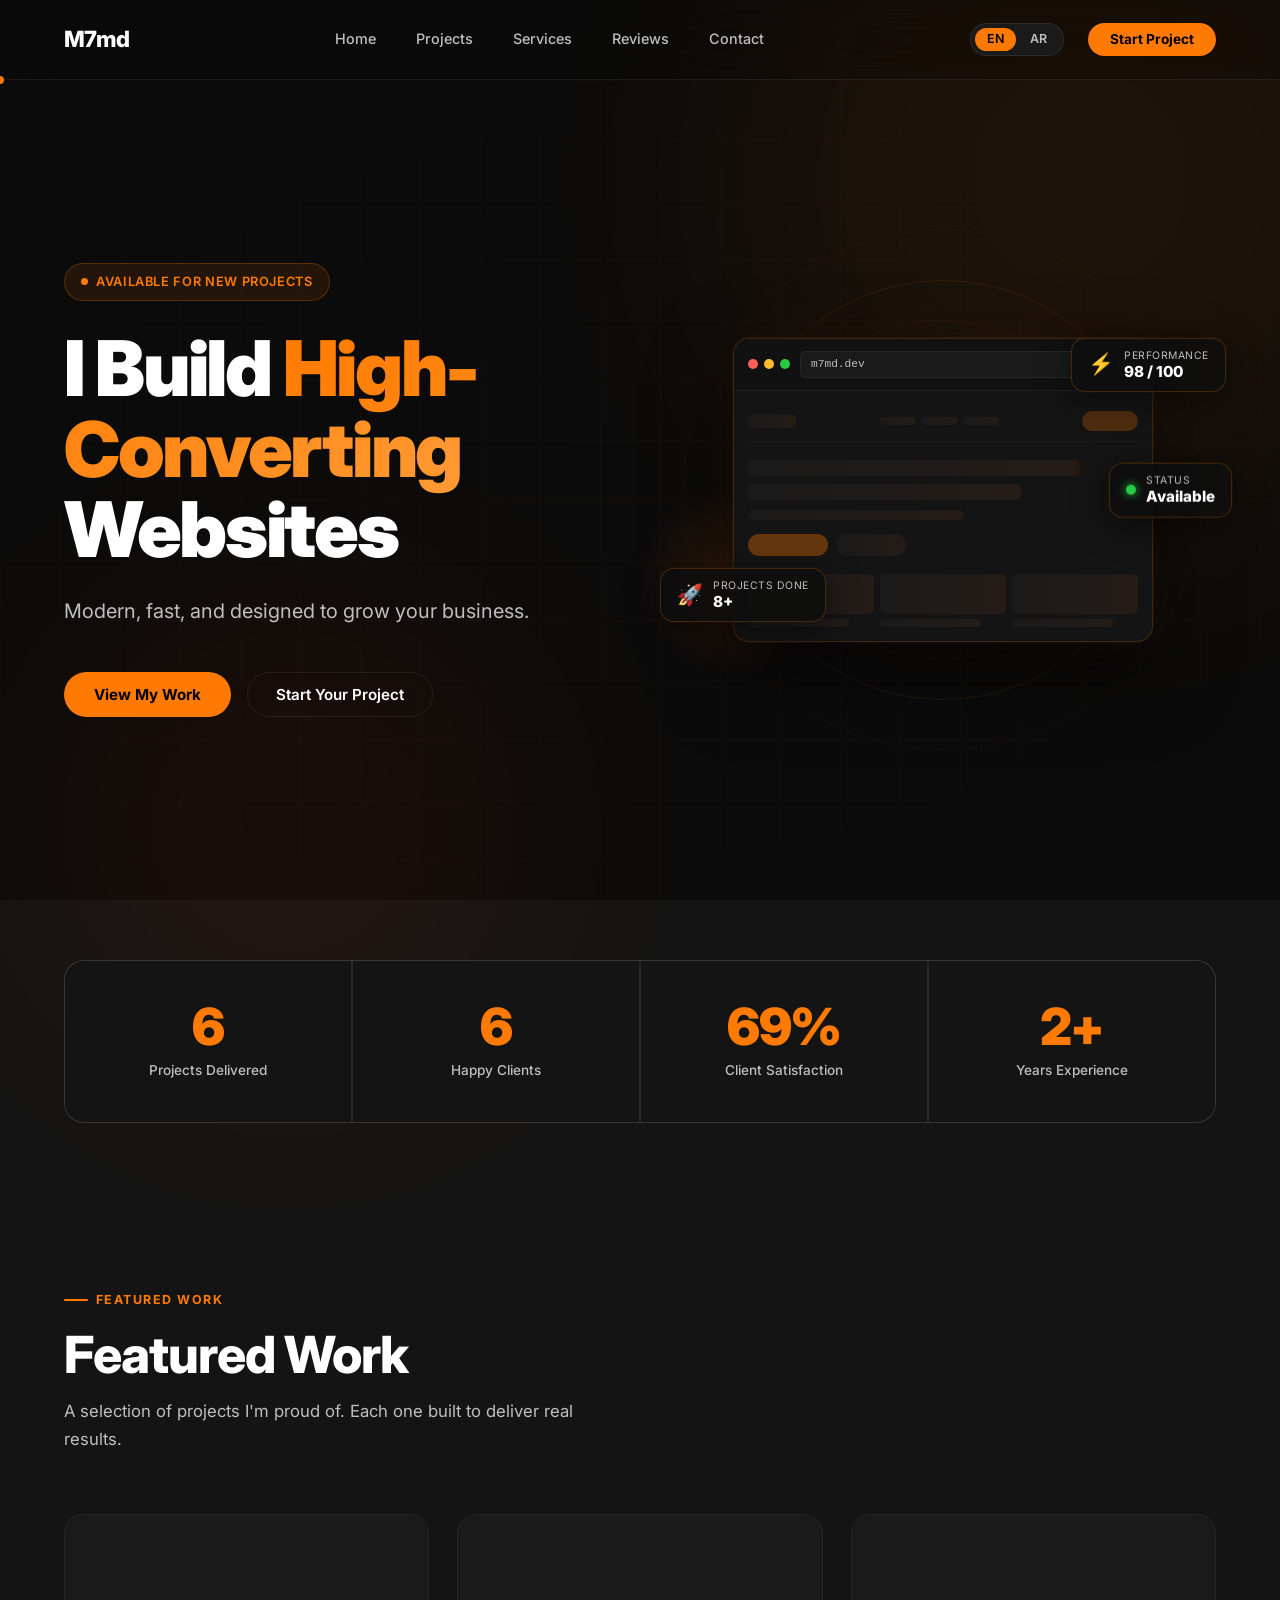
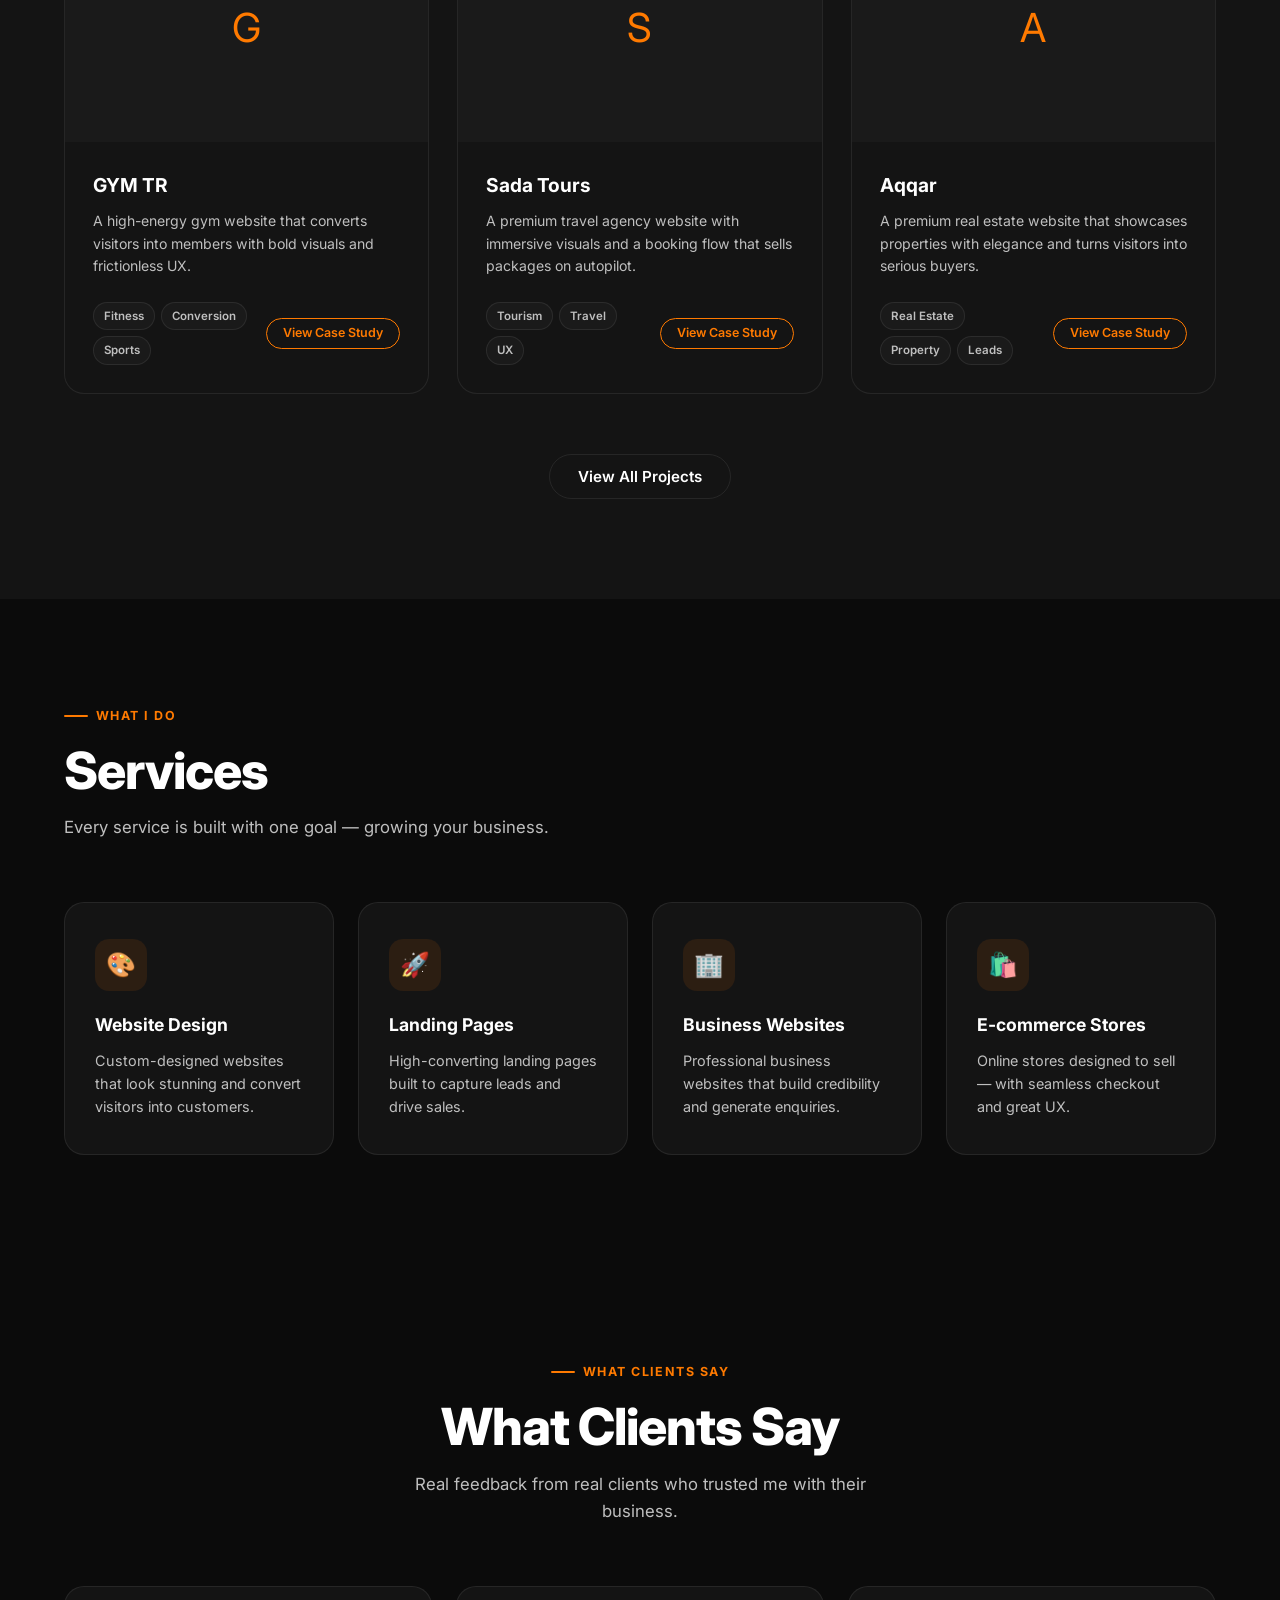
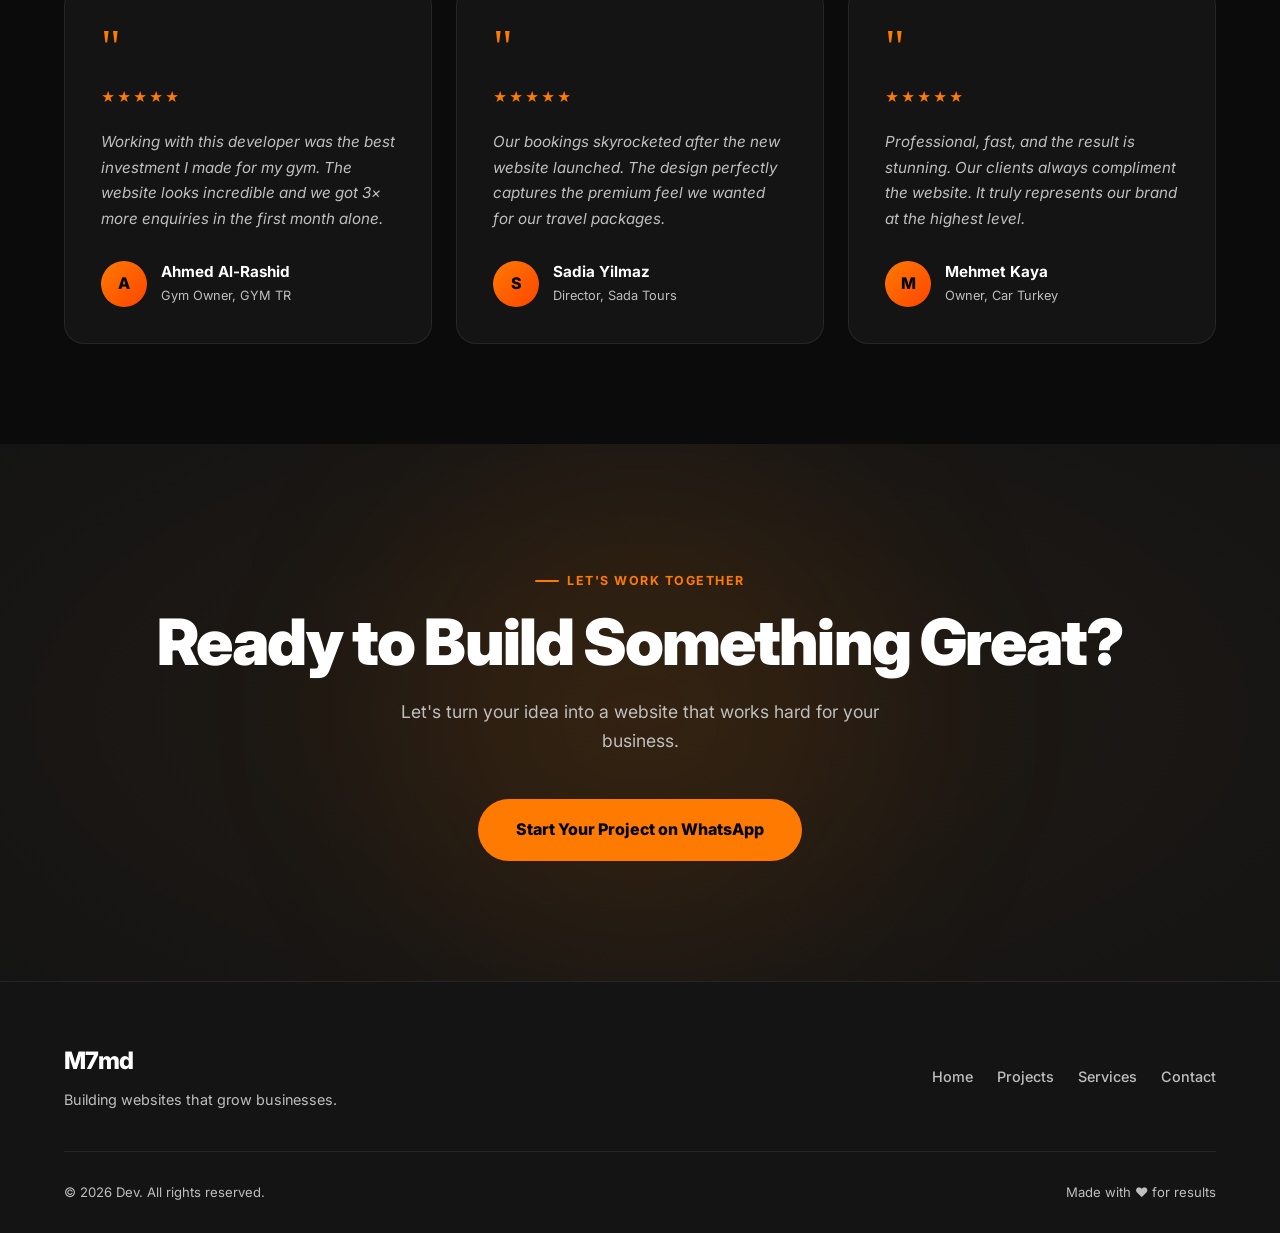
==== commit 58cc3bf9: "Add files via upload" ====
--- a/index.html
+++ b/index.html
@@ -35,13 +35,13 @@
 <!-- Mobile Menu -->
 <div class="mobile-menu" id="mobileMenu" role="dialog" aria-modal="true" aria-label="Navigation menu">
   <div class="mobile-menu-header">
-    <div class="mobile-menu-logo">M7md<span>.</span></div>
+    <div class="mobile-menu-logo">M7md</div>
     <button class="mobile-close" id="mobileClose" aria-label="Close menu">&#x2715;</button>
   </div>
   <nav class="mobile-nav-links" id="mobileNavLinks">
     <a href="index.html"    data-key="navHome">Home</a>
+    <a href="#projects"     data-key="navProjects">Projects</a>
     <a href="#services"     data-key="navServices">Services</a>
-    <a href="#projects"     data-key="navProjects">Projects</a>
     <a href="#reviews"      data-key="navReviews">Reviews</a>
     <a href="#contact"      data-key="navContact">Contact</a>
   </nav>
@@ -59,18 +59,18 @@
 
 <!-- ===================== NAVBAR ===================== -->
 <header class="navbar" id="navbar">
-  <a href="index.html" class="nav-logo">M7md<span>.</span></a>
+  <a href="index.html" class="nav-logo">M7md</a>
 
   <nav class="nav-links">
     <a href="index.html"  data-key="navHome">Home</a>
+    <a href="#projects"   data-key="navProjects">Projects</a>
     <a href="#services"   data-key="navServices">Services</a>
-    <a href="#projects"   data-key="navProjects">Projects</a>
     <a href="#reviews"    data-key="navReviews">Reviews</a>
     <a href="#contact"    data-key="navContact">Contact</a>
   </nav>
 
   <div class="nav-right">
-    <div class="lang-toggle">
+<div class="lang-toggle">
       <button class="lang-btn active" data-lang="en">EN</button>
       <button class="lang-btn"        data-lang="ar">AR</button>
     </div>
@@ -221,36 +221,6 @@
   </div>
 </section>
 
-<!-- ===================== SERVICES ===================== -->
-<section class="section" id="services">
-  <div class="section-label reveal" data-key="svcLabel">What I Do</div>
-  <h2 class="section-title reveal" data-key="servicesTitle">Services</h2>
-  <p  class="section-subtitle reveal" data-key="servicesSubtitle">Every service is built with one goal — growing your business.</p>
-
-  <div class="services-grid">
-    <div class="service-card reveal stagger-1">
-      <div class="service-icon">🎨</div>
-      <h3 class="service-title" data-key="svc1Title">Website Design</h3>
-      <p  class="service-desc"  data-key="svc1Desc">Custom-designed websites that look stunning and convert visitors into customers.</p>
-    </div>
-    <div class="service-card reveal stagger-2">
-      <div class="service-icon">🚀</div>
-      <h3 class="service-title" data-key="svc2Title">Landing Pages</h3>
-      <p  class="service-desc"  data-key="svc2Desc">High-converting landing pages built to capture leads and drive sales.</p>
-    </div>
-    <div class="service-card reveal stagger-3">
-      <div class="service-icon">🏢</div>
-      <h3 class="service-title" data-key="svc3Title">Business Websites</h3>
-      <p  class="service-desc"  data-key="svc3Desc">Professional business websites that build credibility and generate enquiries.</p>
-    </div>
-    <div class="service-card reveal stagger-4">
-      <div class="service-icon">🛍️</div>
-      <h3 class="service-title" data-key="svc4Title">E-commerce Stores</h3>
-      <p  class="service-desc"  data-key="svc4Desc">Online stores designed to sell — with seamless checkout and great UX.</p>
-    </div>
-  </div>
-</section>
-
 <!-- ===================== PROJECTS ===================== -->
 <section class="section section-alt" id="projects">
   <div class="projects-header">
@@ -270,6 +240,36 @@
       View All Projects
       <svg width="16" height="16" viewBox="0 0 24 24" fill="none" stroke="currentColor" stroke-width="2.5" stroke-linecap="round" stroke-linejoin="round"><path d="M5 12h14M12 5l7 7-7 7"/></svg>
     </a>
+  </div>
+</section>
+
+<!-- ===================== SERVICES ===================== -->
+<section class="section" id="services">
+  <div class="section-label reveal" data-key="svcLabel">What I Do</div>
+  <h2 class="section-title reveal" data-key="servicesTitle">Services</h2>
+  <p  class="section-subtitle reveal" data-key="servicesSubtitle">Every service is built with one goal — growing your business.</p>
+
+  <div class="services-grid">
+    <div class="service-card reveal stagger-1">
+      <div class="service-icon">🎨</div>
+      <h3 class="service-title" data-key="svc1Title">Website Design</h3>
+      <p  class="service-desc"  data-key="svc1Desc">Custom-designed websites that look stunning and convert visitors into customers.</p>
+    </div>
+    <div class="service-card reveal stagger-2">
+      <div class="service-icon">🚀</div>
+      <h3 class="service-title" data-key="svc2Title">Landing Pages</h3>
+      <p  class="service-desc"  data-key="svc2Desc">High-converting landing pages built to capture leads and drive sales.</p>
+    </div>
+    <div class="service-card reveal stagger-3">
+      <div class="service-icon">🏢</div>
+      <h3 class="service-title" data-key="svc3Title">Business Websites</h3>
+      <p  class="service-desc"  data-key="svc3Desc">Professional business websites that build credibility and generate enquiries.</p>
+    </div>
+    <div class="service-card reveal stagger-4">
+      <div class="service-icon">🛍️</div>
+      <h3 class="service-title" data-key="svc4Title">E-commerce Stores</h3>
+      <p  class="service-desc"  data-key="svc4Desc">Online stores designed to sell — with seamless checkout and great UX.</p>
+    </div>
   </div>
 </section>
 
@@ -342,7 +342,7 @@
 <footer class="footer">
   <div class="footer-grid">
     <div>
-      <div class="footer-logo">M7md<span>.</span></div>
+      <div class="footer-logo">M7md</div>
       <p class="footer-tagline" data-key="footerTagline">Building websites that grow businesses.</p>
     </div>
     <nav class="footer-links">
